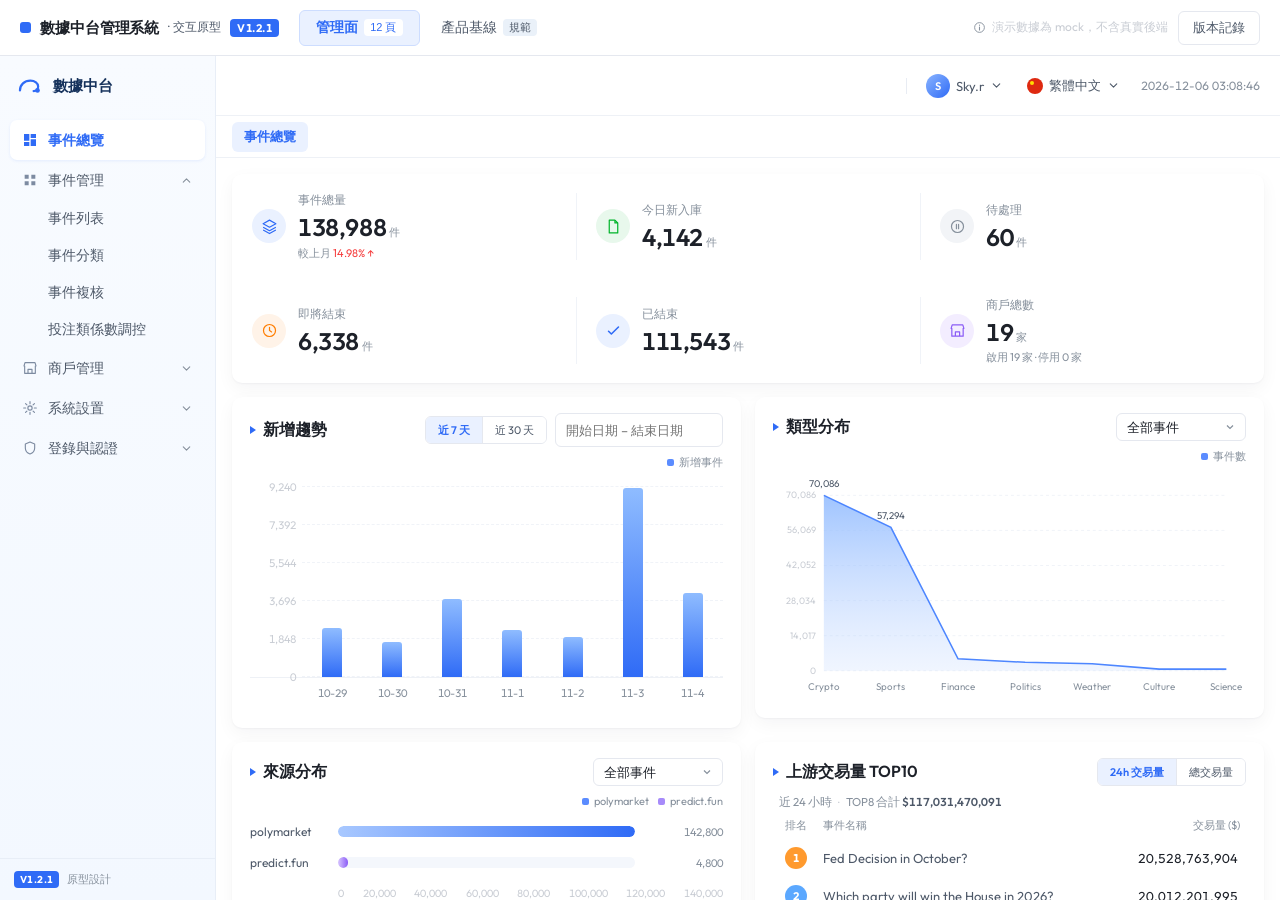
==== index.html @ e4b2c687 "fix(dashboard): 類型分布圖表自適應容器寬度 - 移除固定 viewBox 620x290，改按容器實際寬度繪製，消除兩側留白 - 並排卡片改頂部對齊，來源分布不再被右欄撐高 - 新增 " ====
<!DOCTYPE html>
<!--
  數據中台管理系統 · 交互原型統一入口（框架頁）
  用途：在管理面與產品基線之間切換瀏覽。各頁面為獨立 HTML，也可單獨打開。
  文件對應：dmp.html（管理面）/ rule.html（產品基線）
  原型版本：V1.2.1
-->
<html lang="zh-CN">
<head>
<meta charset="UTF-8">
<meta name="viewport" content="width=device-width, initial-scale=1.0, viewport-fit=cover">
<meta name="color-scheme" content="only light">
<title>數據中台管理系統 · 交互原型 V1.2.1</title>
<link rel="icon" href="data:,">
<link rel="stylesheet" href="_fonts/outfit.css">
<style>
  :root{
    --primary:#2f6bf6; --primary-hover:#1f5ae8; --primary-light:#eaf1ff;
    --bg:#eaf1f9; --card:#ffffff;
    --border:#e5e8ef; --text:#1d2129; --text-sub:#4e5969; --text-disabled:#c9cdd4;
  }
  *{box-sizing:border-box;margin:0;padding:0}
  html,body{height:100%}
  body{
    -webkit-font-smoothing:antialiased;-moz-osx-font-smoothing:grayscale;
    text-rendering:optimizeLegibility;
    font-family:Outfit,"Noto Sans SC","Helvetica Neue",Helvetica,"PingFang SC","Hiragino Sans GB","Microsoft YaHei","微软雅黑",Arial,sans-serif;
    background:var(--bg);color:var(--text);
    display:flex;flex-direction:column;height:100vh;overflow:hidden;
  }
  /* 頂部工具條 */
  header{
    height:56px;flex:0 0 56px;background:var(--card);border-bottom:1px solid var(--border);
    display:flex;align-items:center;gap:20px;padding:0 20px;z-index:10;
  }
  .brand{display:flex;align-items:center;gap:9px;white-space:nowrap}
  .brand .dot{width:11px;height:11px;border-radius:3px;background:var(--primary);flex:0 0 auto}
  .brand .name{font-size:15px;font-weight:600;letter-spacing:-.1px}
  .brand small{font-weight:400;color:var(--text-sub);font-size:12px}
  /* 原型版本徽標：與 rule.html 內的版本記錄同步 */
  .vnum{
    font-weight:700;font-size:11px;background:var(--primary);color:#fff;
    padding:2px 7px;border-radius:4px;letter-spacing:.5px;flex:0 0 auto;
    cursor:pointer;font-variant-numeric:tabular-nums;
  }
  nav{display:flex;gap:4px;flex:1;min-width:0;overflow-x:auto}
  nav::-webkit-scrollbar{height:0}
  .tab{
    padding:8px 16px;border-radius:6px;font-size:14px;color:var(--text-sub);
    cursor:pointer;border:1px solid transparent;background:transparent;transition:all .15s;
    display:flex;align-items:center;gap:6px;white-space:nowrap;flex:0 0 auto;
  }
  .tab:hover{background:var(--bg);color:var(--text)}
  .tab.active{background:var(--primary-light);color:var(--primary);font-weight:600;border-color:#cdddff}
  .tab .badge{
    font-size:11px;padding:1px 6px;border-radius:4px;background:var(--bg);
    color:var(--text-sub);font-weight:500;
  }
  .tab.active .badge{background:#fff;color:var(--primary)}
  .actions{display:flex;align-items:center;gap:10px;flex:0 0 auto}
  .btn{
    padding:7px 14px;border-radius:6px;font-size:13px;cursor:pointer;
    border:1px solid var(--border);background:var(--card);color:var(--text-sub);transition:all .15s;
    font-family:inherit;white-space:nowrap;
  }
  .btn:hover{border-color:var(--primary);color:var(--primary)}
  .hint{font-size:12px;color:var(--text-disabled);display:flex;align-items:center;gap:6px;white-space:nowrap}
  main{flex:1;position:relative;background:var(--bg);min-height:0}
  iframe{width:100%;height:100%;border:0;display:block;background:var(--card)}
  @media (max-width:900px){
    header{gap:12px;padding:0 12px}
    .hint{display:none}
    .brand small{display:none}
  }
  @media (max-width:640px){
    .brand .name{font-size:13px}
    .tab{padding:7px 11px;font-size:13px}
    .actions .btn{display:none}
  }
</style>
</head>
<body>
<header>
  <div class="brand">
    <span class="dot"></span>
    <span class="name">數據中台管理系統</span>
    <small>· 交互原型</small>
    <span class="vnum" id="proto-ver" onclick="jump('rule')" title="點擊查看版本記錄">V1.2.1</span>
  </div>
  <nav id="nav"></nav>
  <div class="actions">
    <span class="hint">
      <svg width="13" height="13" viewBox="0 0 24 24" fill="none"><circle cx="12" cy="12" r="9" stroke="#86909c" stroke-width="1.7"/><path d="M12 11v5.5M12 7.6v.2" stroke="#86909c" stroke-width="2" stroke-linecap="round"/></svg>
      演示數據為 mock，不含真實後端
    </span>
    <button class="btn" onclick="jump('rule')">版本記錄</button>
  </div>
</header>
<main>
  <iframe id="stage" title="原型內容" src="dmp.html"></iframe>
</main>

<script>
/* ==================================================================
   框架頁：在管理面與產品基線之間切換
   ================================================================== */
const VIEWS = [
  { key:'dmp',  label:'管理面',   badge:'12 頁', file:'dmp.html'  },
  { key:'rule', label:'產品基線', badge:'規範',  file:'rule.html' }
];
const VERSION = 'V1.2.1';

let current = 'dmp';

function render(){
  document.getElementById('nav').innerHTML = VIEWS.map(function(v){
    return '<button class="tab'+(v.key===current?' active':'')+'" onclick="jump(\''+v.key+'\')">'+
      v.label+' <span class="badge">'+v.badge+'</span></button>';
  }).join('');
}
function jump(key){
  const v = VIEWS.find(function(x){ return x.key===key; });
  if(!v) return;
  current = key;
  document.getElementById('stage').src = v.file;
  render();
  try{ history.replaceState(null,'','#'+key); }catch(e){}
}

/* 支持 URL 帶 hash 直接進入指定頁 */
(function init(){
  const h = (location.hash||'').replace('#','');
  if(VIEWS.some(function(v){ return v.key===h; })) current = h;
  render();
  document.getElementById('stage').src = VIEWS.find(function(v){ return v.key===current; }).file;
})();
</script>
</body>
</html>
---- _fonts/outfit.css ----
@font-face{font-family:'Outfit';font-style:normal;font-weight:300;font-display:swap;src:url('./Outfit-300.woff2') format('woff2')}
@font-face{font-family:'Outfit';font-style:normal;font-weight:400;font-display:swap;src:url('./Outfit-400.woff2') format('woff2')}
@font-face{font-family:'Outfit';font-style:normal;font-weight:500;font-display:swap;src:url('./Outfit-500.woff2') format('woff2')}
@font-face{font-family:'Outfit';font-style:normal;font-weight:600;font-display:swap;src:url('./Outfit-600.woff2') format('woff2')}
@font-face{font-family:'Outfit';font-style:normal;font-weight:700;font-display:swap;src:url('./Outfit-700.woff2') format('woff2')}
@font-face{font-family:'Outfit';font-style:normal;font-weight:800;font-display:swap;src:url('./Outfit-800.woff2') format('woff2')}
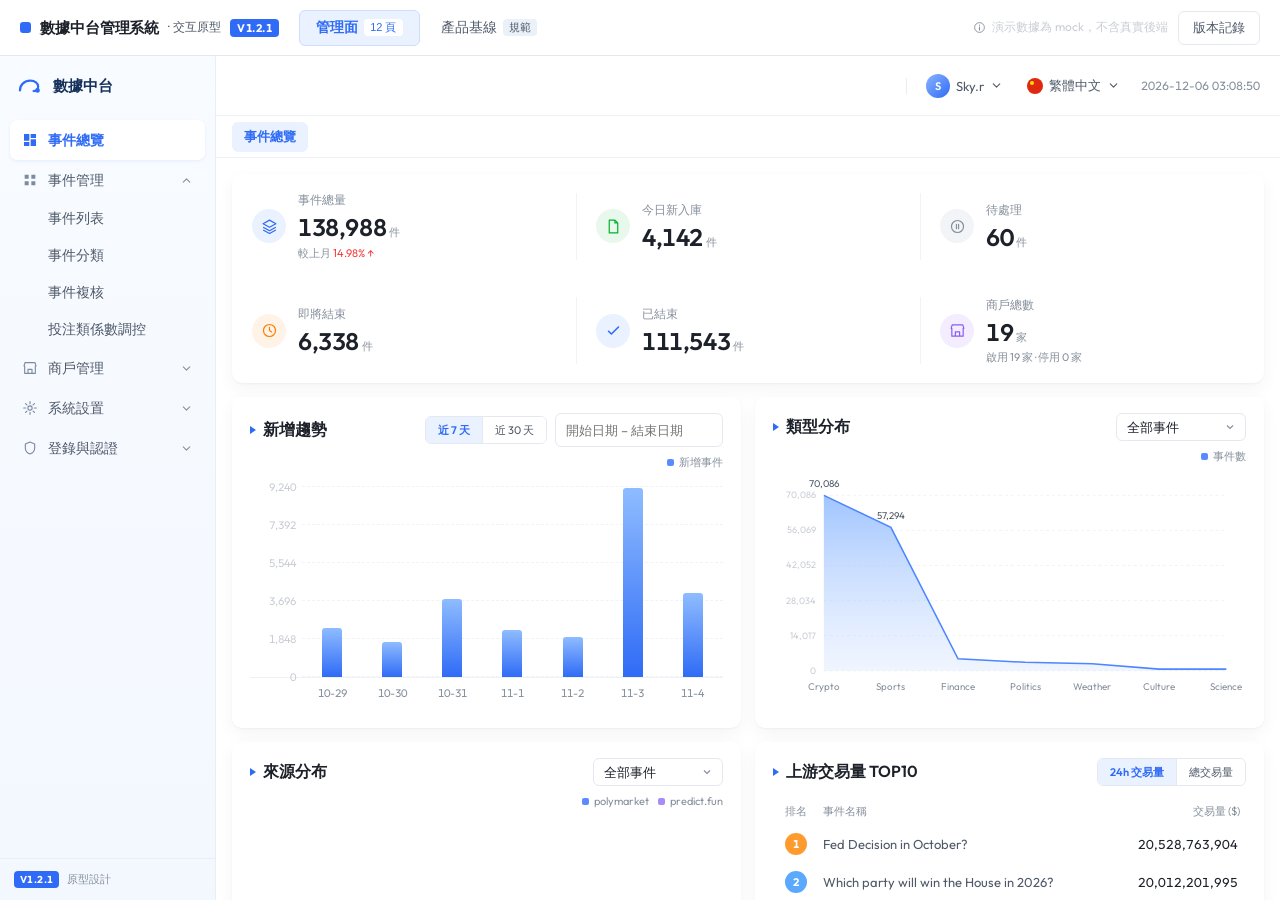
==== commit 8ec85ba3: "style(ui): 對齊基線界面規範並統一子頁樣式 - api-alarm.html、api-detail.html 按基線重做：合併重複 :root、補齊七檔字號、頁頭與篩選欄間距、分頁器樣式 -" ====
--- a/index.html
+++ b/index.html
@@ -43,8 +43,8 @@
     padding:2px 7px;border-radius:4px;letter-spacing:.5px;flex:0 0 auto;
     cursor:pointer;font-variant-numeric:tabular-nums;
   }
-  nav{display:flex;gap:4px;flex:1;min-width:0;overflow-x:auto}
-  nav::-webkit-scrollbar{height:0}
+  nav{display:flex;gap:4px;flex:1;min-width:0;overflow-x:auto;overflow-y:hidden}
+  nav::-webkit-scrollbar{height:0;width:0;display:none}
   .tab{
     padding:8px 16px;border-radius:6px;font-size:14px;color:var(--text-sub);
     cursor:pointer;border:1px solid transparent;background:transparent;transition:all .15s;
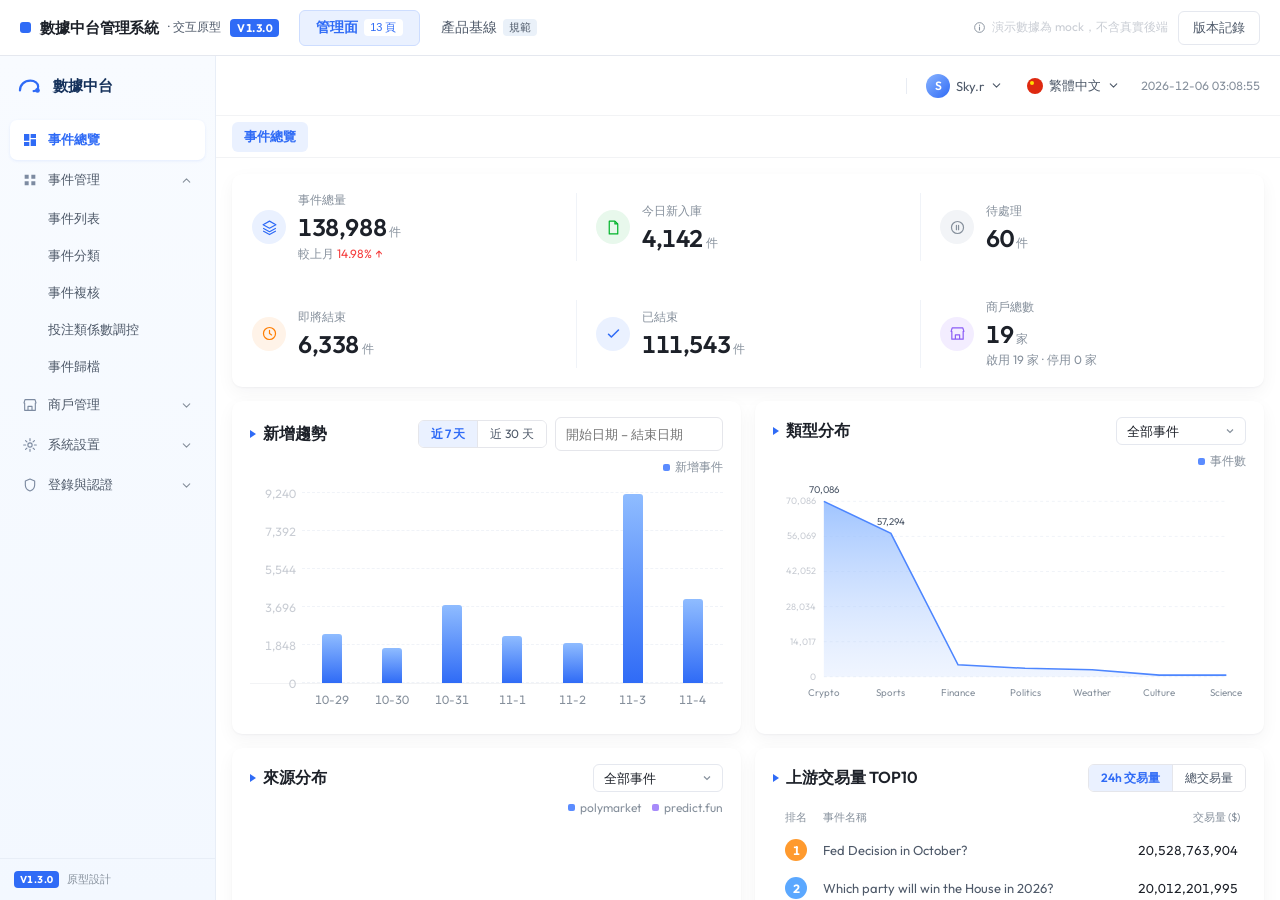
==== commit b1d7ef88: "feat(event-archive): 合併事件歸檔特性並升版 V1.3.0" ====
--- a/index.html
+++ b/index.html
@@ -3,14 +3,14 @@
   數據中台管理系統 · 交互原型統一入口（框架頁）
   用途：在管理面與產品基線之間切換瀏覽。各頁面為獨立 HTML，也可單獨打開。
   文件對應：dmp.html（管理面）/ rule.html（產品基線）
-  原型版本：V1.2.1
+  原型版本：V1.3.0
 -->
 <html lang="zh-CN">
 <head>
 <meta charset="UTF-8">
 <meta name="viewport" content="width=device-width, initial-scale=1.0, viewport-fit=cover">
 <meta name="color-scheme" content="only light">
-<title>數據中台管理系統 · 交互原型 V1.2.1</title>
+<title>數據中台管理系統 · 交互原型 V1.3.0</title>
 <link rel="icon" href="data:,">
 <link rel="stylesheet" href="_fonts/outfit.css">
 <style>
@@ -85,7 +85,7 @@
     <span class="dot"></span>
     <span class="name">數據中台管理系統</span>
     <small>· 交互原型</small>
-    <span class="vnum" id="proto-ver" onclick="jump('rule')" title="點擊查看版本記錄">V1.2.1</span>
+    <span class="vnum" id="proto-ver" onclick="jump('rule')" title="點擊查看版本記錄">V1.3.0</span>
   </div>
   <nav id="nav"></nav>
   <div class="actions">
@@ -105,10 +105,10 @@
    框架頁：在管理面與產品基線之間切換
    ================================================================== */
 const VIEWS = [
-  { key:'dmp',  label:'管理面',   badge:'12 頁', file:'dmp.html'  },
+  { key:'dmp',  label:'管理面',   badge:'13 頁', file:'dmp.html'  },
   { key:'rule', label:'產品基線', badge:'規範',  file:'rule.html' }
 ];
-const VERSION = 'V1.2.1';
+const VERSION = 'V1.3.0';
 
 let current = 'dmp';
 
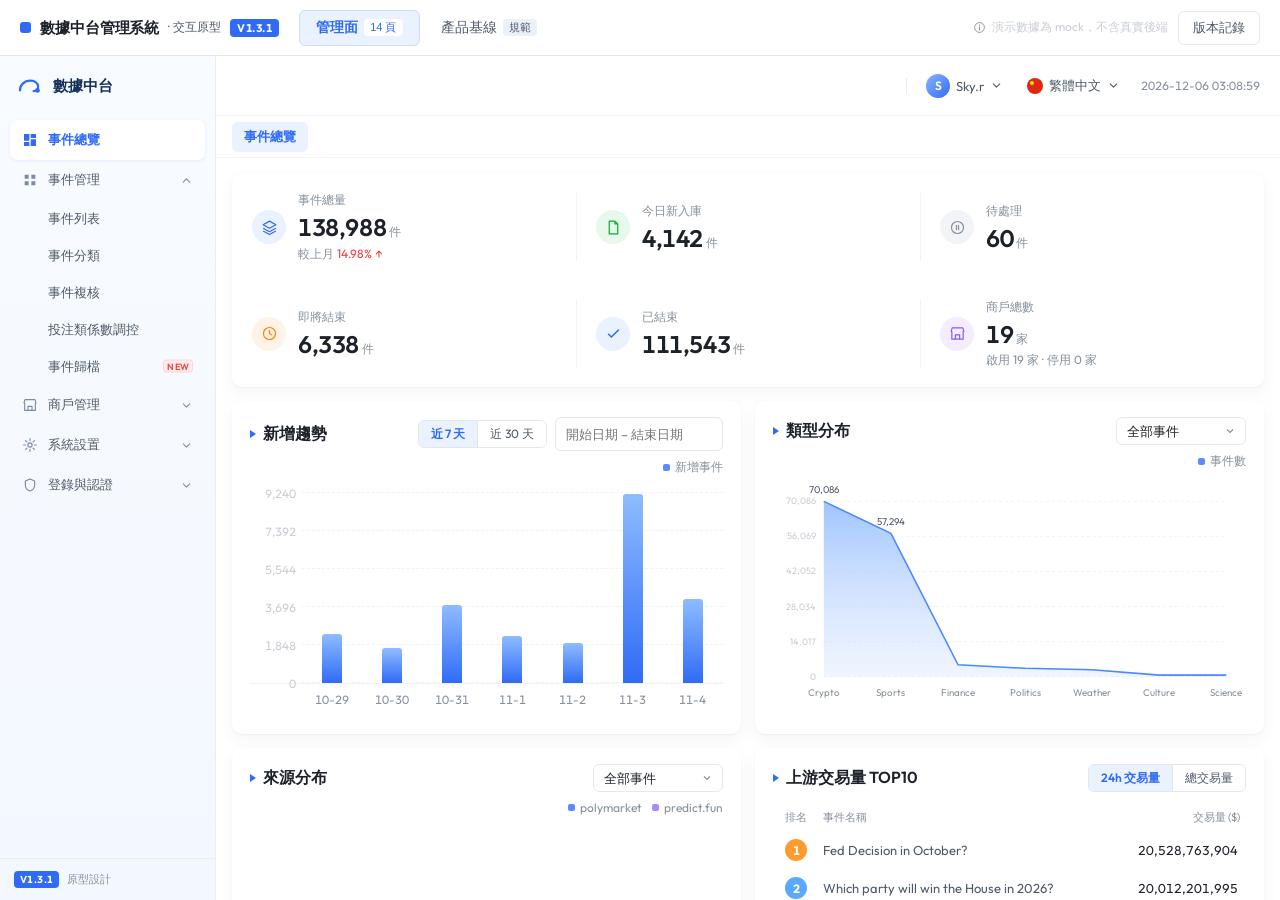
==== commit 6e8d1045: "fix(event-detail): 修復三處事件詳情跳轉並升版 V1.3.1 事件列表、投注類係數調控、事件歸檔三處「詳情」摘要彈窗的主按鈕 由「前往事件列表」改為「進入詳情」，跳轉獨立事件詳情頁 " ====
--- a/index.html
+++ b/index.html
@@ -3,14 +3,14 @@
   數據中台管理系統 · 交互原型統一入口（框架頁）
   用途：在管理面與產品基線之間切換瀏覽。各頁面為獨立 HTML，也可單獨打開。
   文件對應：dmp.html（管理面）/ rule.html（產品基線）
-  原型版本：V1.3.0
+  原型版本：V1.3.1
 -->
 <html lang="zh-CN">
 <head>
 <meta charset="UTF-8">
 <meta name="viewport" content="width=device-width, initial-scale=1.0, viewport-fit=cover">
 <meta name="color-scheme" content="only light">
-<title>數據中台管理系統 · 交互原型 V1.3.0</title>
+<title>數據中台管理系統 · 交互原型 V1.3.1</title>
 <link rel="icon" href="data:,">
 <link rel="stylesheet" href="_fonts/outfit.css">
 <style>
@@ -85,7 +85,7 @@
     <span class="dot"></span>
     <span class="name">數據中台管理系統</span>
     <small>· 交互原型</small>
-    <span class="vnum" id="proto-ver" onclick="jump('rule')" title="點擊查看版本記錄">V1.3.0</span>
+    <span class="vnum" id="proto-ver" onclick="jump('rule')" title="點擊查看版本記錄">V1.3.1</span>
   </div>
   <nav id="nav"></nav>
   <div class="actions">
@@ -105,10 +105,10 @@
    框架頁：在管理面與產品基線之間切換
    ================================================================== */
 const VIEWS = [
-  { key:'dmp',  label:'管理面',   badge:'13 頁', file:'dmp.html'  },
+  { key:'dmp',  label:'管理面',   badge:'14 頁', file:'dmp.html'  },
   { key:'rule', label:'產品基線', badge:'規範',  file:'rule.html' }
 ];
-const VERSION = 'V1.3.0';
+const VERSION = 'V1.3.1';
 
 let current = 'dmp';
 
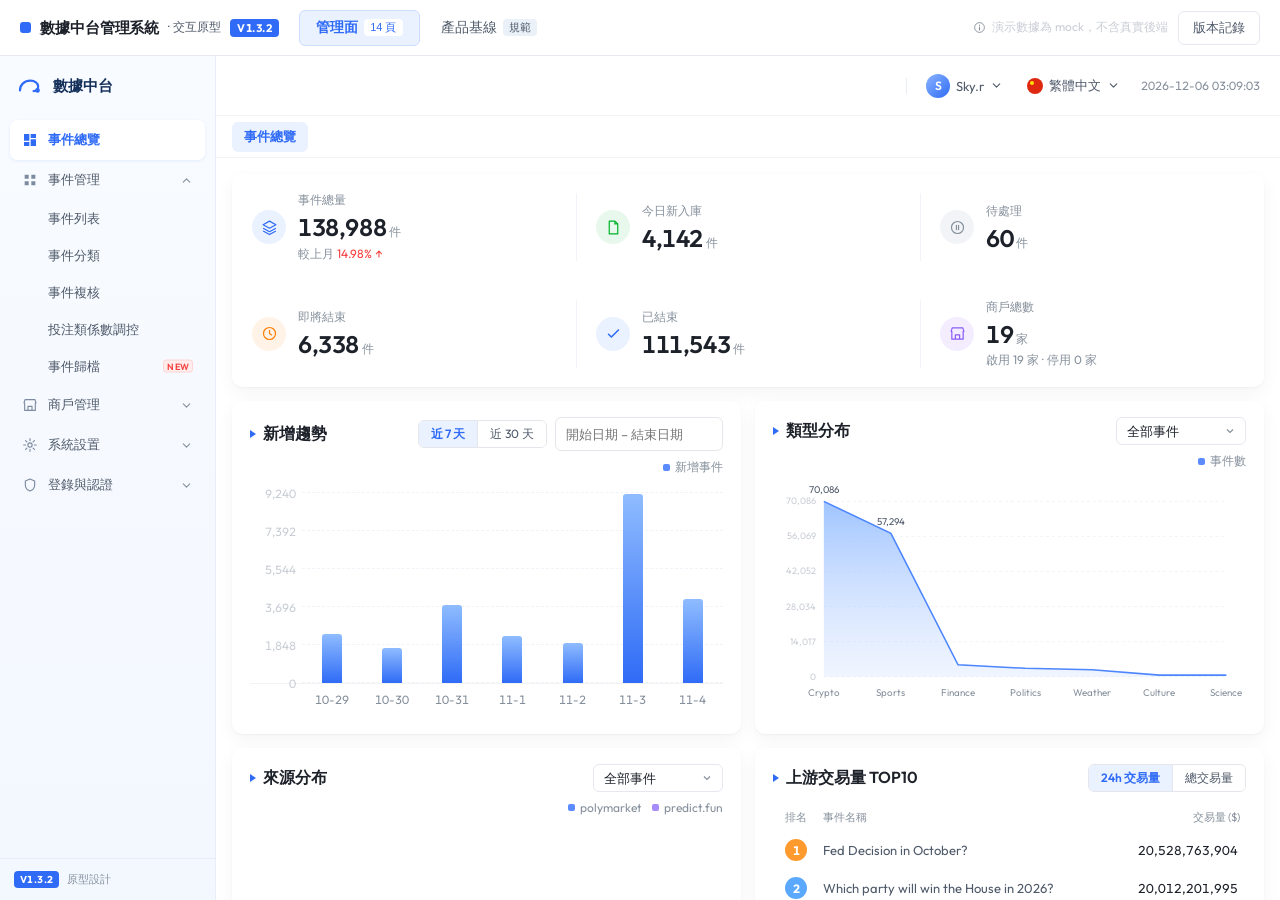
==== commit 33a8b598: "feat: 合併上游 V1.3.1 事件詳情與本地分類排序權重／關聯標籤，收口 V1.3.2 按基線 1.1 協作版本衝突規則：上游 6e8d104 已佔 V1.3.1 與 R-42，本地順延為 V1" ====
--- a/index.html
+++ b/index.html
@@ -3,14 +3,14 @@
   數據中台管理系統 · 交互原型統一入口（框架頁）
   用途：在管理面與產品基線之間切換瀏覽。各頁面為獨立 HTML，也可單獨打開。
   文件對應：dmp.html（管理面）/ rule.html（產品基線）
-  原型版本：V1.3.1
+  原型版本：V1.3.2
 -->
 <html lang="zh-CN">
 <head>
 <meta charset="UTF-8">
 <meta name="viewport" content="width=device-width, initial-scale=1.0, viewport-fit=cover">
 <meta name="color-scheme" content="only light">
-<title>數據中台管理系統 · 交互原型 V1.3.1</title>
+<title>數據中台管理系統 · 交互原型 V1.3.2</title>
 <link rel="icon" href="data:,">
 <link rel="stylesheet" href="_fonts/outfit.css">
 <style>
@@ -85,7 +85,7 @@
     <span class="dot"></span>
     <span class="name">數據中台管理系統</span>
     <small>· 交互原型</small>
-    <span class="vnum" id="proto-ver" onclick="jump('rule')" title="點擊查看版本記錄">V1.3.1</span>
+    <span class="vnum" id="proto-ver" onclick="jump('rule')" title="點擊查看版本記錄">V1.3.2</span>
   </div>
   <nav id="nav"></nav>
   <div class="actions">
@@ -108,7 +108,7 @@
   { key:'dmp',  label:'管理面',   badge:'14 頁', file:'dmp.html'  },
   { key:'rule', label:'產品基線', badge:'規範',  file:'rule.html' }
 ];
-const VERSION = 'V1.3.1';
+const VERSION = 'V1.3.2';
 
 let current = 'dmp';
 
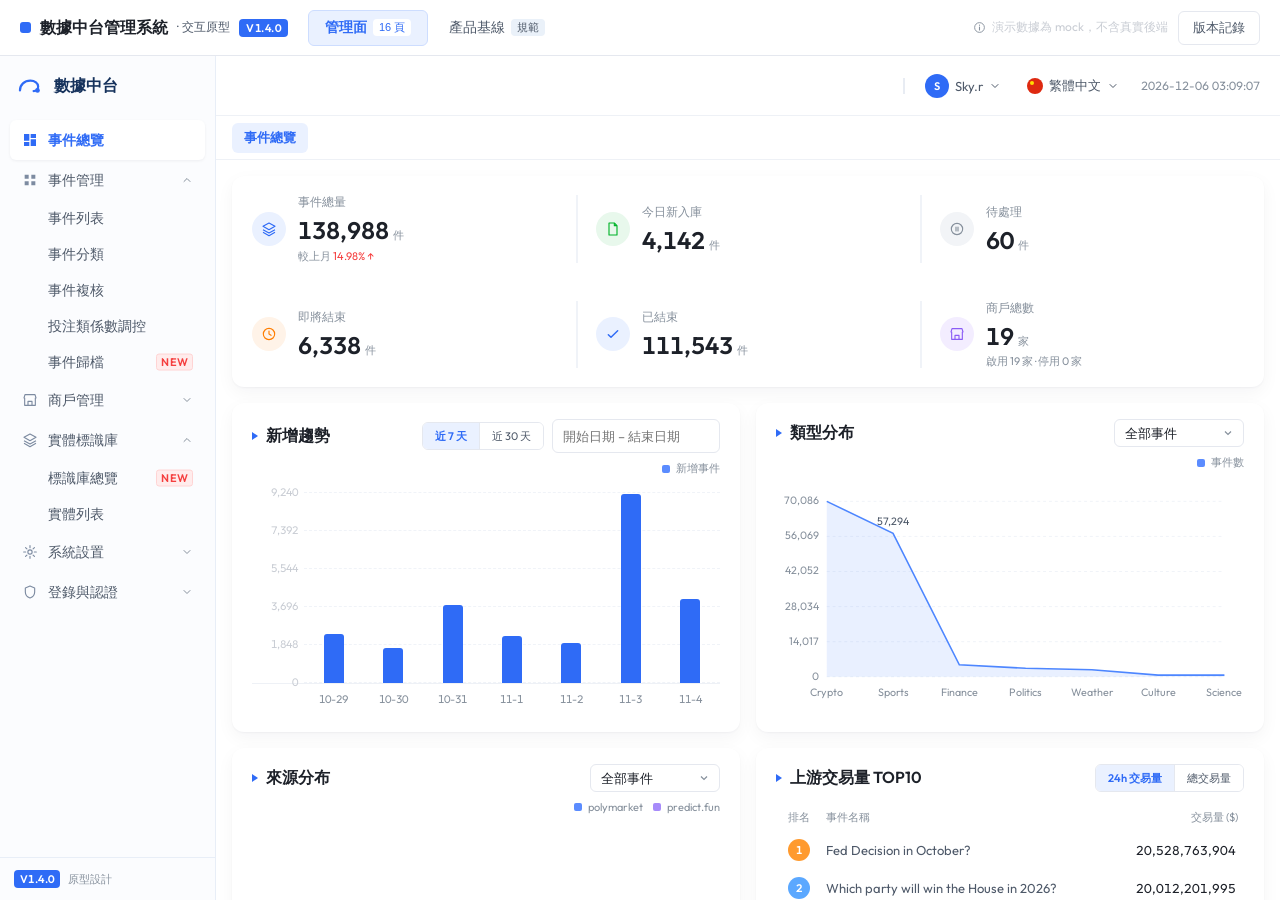
==== commit 2e9fe3a4: "feat: 合併實體標識庫原型與樣式基線收口，按源平台補齊列表列結構，收口 V1.4.0 - 新增實體標識庫分組與「標識庫總覽 / 實體列表」兩頁，載入 assets/entity.js；實體列表按 " ====
--- a/index.html
+++ b/index.html
@@ -3,21 +3,30 @@
   數據中台管理系統 · 交互原型統一入口（框架頁）
   用途：在管理面與產品基線之間切換瀏覽。各頁面為獨立 HTML，也可單獨打開。
   文件對應：dmp.html（管理面）/ rule.html（產品基線）
-  原型版本：V1.3.2
+  原型版本：V1.4.0
 -->
 <html lang="zh-CN">
 <head>
 <meta charset="UTF-8">
 <meta name="viewport" content="width=device-width, initial-scale=1.0, viewport-fit=cover">
 <meta name="color-scheme" content="only light">
-<title>數據中台管理系統 · 交互原型 V1.3.2</title>
+<title>數據中台管理系統 · 交互原型 V1.4.0</title>
 <link rel="icon" href="data:,">
 <link rel="stylesheet" href="_fonts/outfit.css">
 <style>
   :root{
     --primary:#2f6bf6; --primary-hover:#1f5ae8; --primary-light:#eaf1ff;
     --bg:#eaf1f9; --card:#ffffff;
-    --border:#e5e8ef; --text:#1d2129; --text-sub:#4e5969; --text-disabled:#c9cdd4;
+    --border:#e5e8ef; --border-light:#eef1f6;
+    --border-accent:#cdddff; --border-chip:#dbe4f2; --border-info:#dbe6fb;
+    --text:#1d2129; --text-sub:#4e5969; --text-disabled:#c9cdd4; --text-help:#86909c;
+    --fs-stat:24px; --fs-page:18px; --fs-block:16px;
+    --fs-body:14px; --fs-table:13px; --fs-help:12px; --fs-tag:11px;
+    --r-sm:4px; --r-md:6px; --r-lg:8px; --r-xl:12px;
+    --ease:cubic-bezier(.2,.7,.3,1);
+    --motion:140ms var(--ease); --motion-slow:200ms var(--ease);
+    --motion-ui:background var(--motion),color var(--motion),border-color var(--motion),box-shadow var(--motion);
+    --bg-soft:#f7f9fc; --bg-hover:#f2f5fa; --line-soft:#f0f3f8;
   }
   *{box-sizing:border-box;margin:0;padding:0}
   html,body{height:100%}
@@ -35,11 +44,11 @@
   }
   .brand{display:flex;align-items:center;gap:9px;white-space:nowrap}
   .brand .dot{width:11px;height:11px;border-radius:3px;background:var(--primary);flex:0 0 auto}
-  .brand .name{font-size:15px;font-weight:600;letter-spacing:-.1px}
+  .brand .name{font-size:var(--fs-block);font-weight:600}
   .brand small{font-weight:400;color:var(--text-sub);font-size:12px}
   /* 原型版本徽標：與 rule.html 內的版本記錄同步 */
   .vnum{
-    font-weight:700;font-size:11px;background:var(--primary);color:#fff;
+    font-weight:600;font-size:11px;background:var(--primary);color:#fff;
     padding:2px 7px;border-radius:4px;letter-spacing:.5px;flex:0 0 auto;
     cursor:pointer;font-variant-numeric:tabular-nums;
   }
@@ -47,11 +56,11 @@
   nav::-webkit-scrollbar{height:0;width:0;display:none}
   .tab{
     padding:8px 16px;border-radius:6px;font-size:14px;color:var(--text-sub);
-    cursor:pointer;border:1px solid transparent;background:transparent;transition:all .15s;
+    cursor:pointer;border:1px solid transparent;background:transparent;transition:background .15s var(--ease),color .15s var(--ease),border-color .15s var(--ease);
     display:flex;align-items:center;gap:6px;white-space:nowrap;flex:0 0 auto;
   }
   .tab:hover{background:var(--bg);color:var(--text)}
-  .tab.active{background:var(--primary-light);color:var(--primary);font-weight:600;border-color:#cdddff}
+  .tab.active{background:var(--primary-light);color:var(--primary);font-weight:600;border-color:var(--border-accent)}
   .tab .badge{
     font-size:11px;padding:1px 6px;border-radius:4px;background:var(--bg);
     color:var(--text-sub);font-weight:500;
@@ -60,7 +69,7 @@
   .actions{display:flex;align-items:center;gap:10px;flex:0 0 auto}
   .btn{
     padding:7px 14px;border-radius:6px;font-size:13px;cursor:pointer;
-    border:1px solid var(--border);background:var(--card);color:var(--text-sub);transition:all .15s;
+    border:1px solid var(--border);background:var(--card);color:var(--text-sub);transition:background .15s var(--ease),color .15s var(--ease),border-color .15s var(--ease);
     font-family:inherit;white-space:nowrap;
   }
   .btn:hover{border-color:var(--primary);color:var(--primary)}
@@ -85,7 +94,7 @@
     <span class="dot"></span>
     <span class="name">數據中台管理系統</span>
     <small>· 交互原型</small>
-    <span class="vnum" id="proto-ver" onclick="jump('rule')" title="點擊查看版本記錄">V1.3.2</span>
+    <span class="vnum" id="proto-ver" onclick="jump('rule')" title="點擊查看版本記錄">V1.4.0</span>
   </div>
   <nav id="nav"></nav>
   <div class="actions">
@@ -105,10 +114,10 @@
    框架頁：在管理面與產品基線之間切換
    ================================================================== */
 const VIEWS = [
-  { key:'dmp',  label:'管理面',   badge:'14 頁', file:'dmp.html'  },
+  { key:'dmp',  label:'管理面',   badge:'16 頁', file:'dmp.html'  },
   { key:'rule', label:'產品基線', badge:'規範',  file:'rule.html' }
 ];
-const VERSION = 'V1.3.2';
+const VERSION = 'V1.4.0';
 
 let current = 'dmp';
 
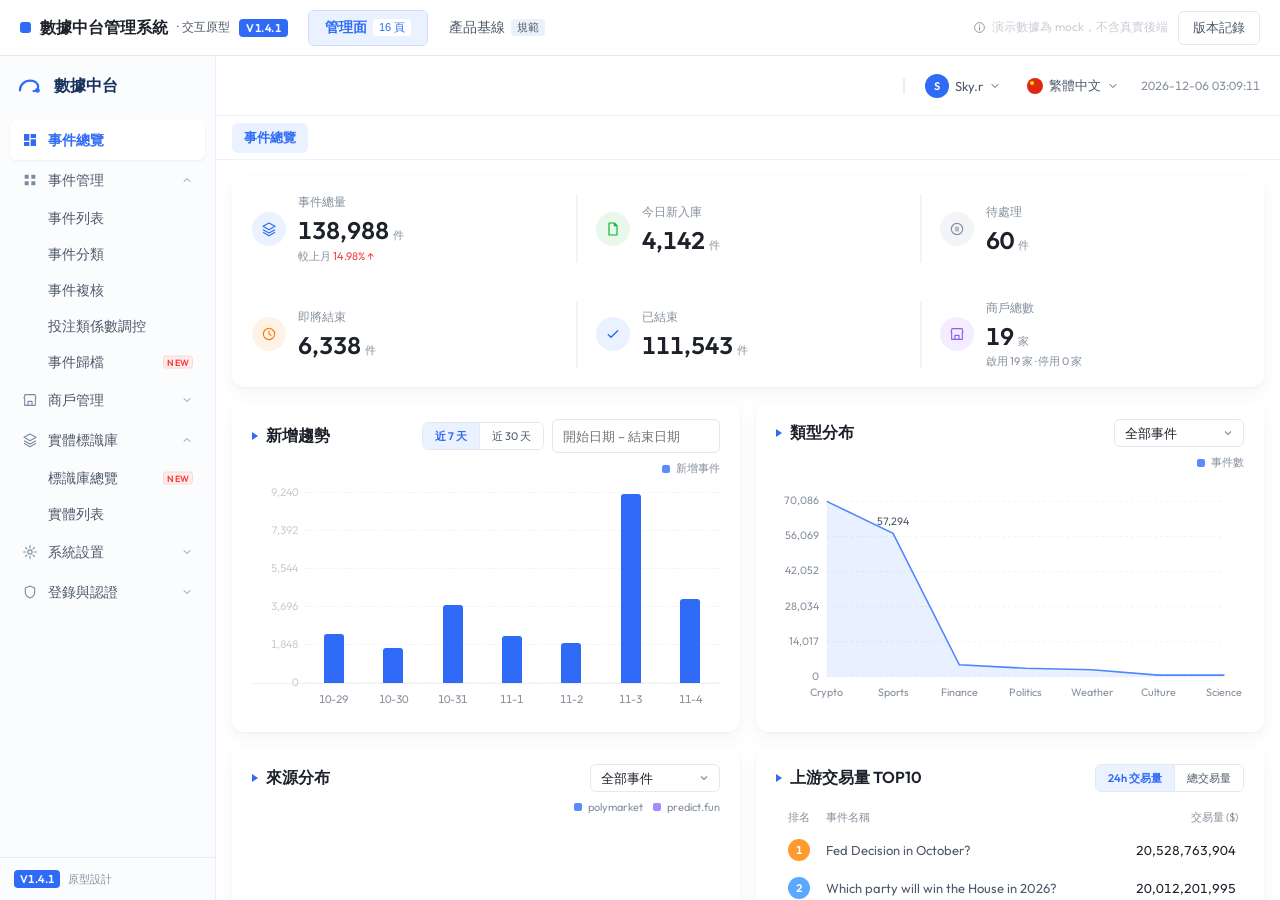
==== commit 56cd1ecf: "fix: 修正側欄 NEW 微標尺寸，事件歸檔按源平台列結構改造並補篩選，收口 V1.4.1 - 側欄 NEW 微標由 11px 恢復 9px（V1.4.0 字號收口時被誤推至 11px）；字號紀律補" ====
--- a/index.html
+++ b/index.html
@@ -3,14 +3,14 @@
   數據中台管理系統 · 交互原型統一入口（框架頁）
   用途：在管理面與產品基線之間切換瀏覽。各頁面為獨立 HTML，也可單獨打開。
   文件對應：dmp.html（管理面）/ rule.html（產品基線）
-  原型版本：V1.4.0
+  原型版本：V1.4.1
 -->
 <html lang="zh-CN">
 <head>
 <meta charset="UTF-8">
 <meta name="viewport" content="width=device-width, initial-scale=1.0, viewport-fit=cover">
 <meta name="color-scheme" content="only light">
-<title>數據中台管理系統 · 交互原型 V1.4.0</title>
+<title>數據中台管理系統 · 交互原型 V1.4.1</title>
 <link rel="icon" href="data:,">
 <link rel="stylesheet" href="_fonts/outfit.css">
 <style>
@@ -94,7 +94,7 @@
     <span class="dot"></span>
     <span class="name">數據中台管理系統</span>
     <small>· 交互原型</small>
-    <span class="vnum" id="proto-ver" onclick="jump('rule')" title="點擊查看版本記錄">V1.4.0</span>
+    <span class="vnum" id="proto-ver" onclick="jump('rule')" title="點擊查看版本記錄">V1.4.1</span>
   </div>
   <nav id="nav"></nav>
   <div class="actions">
@@ -117,7 +117,7 @@
   { key:'dmp',  label:'管理面',   badge:'16 頁', file:'dmp.html'  },
   { key:'rule', label:'產品基線', badge:'規範',  file:'rule.html' }
 ];
-const VERSION = 'V1.4.0';
+const VERSION = 'V1.4.1';
 
 let current = 'dmp';
 
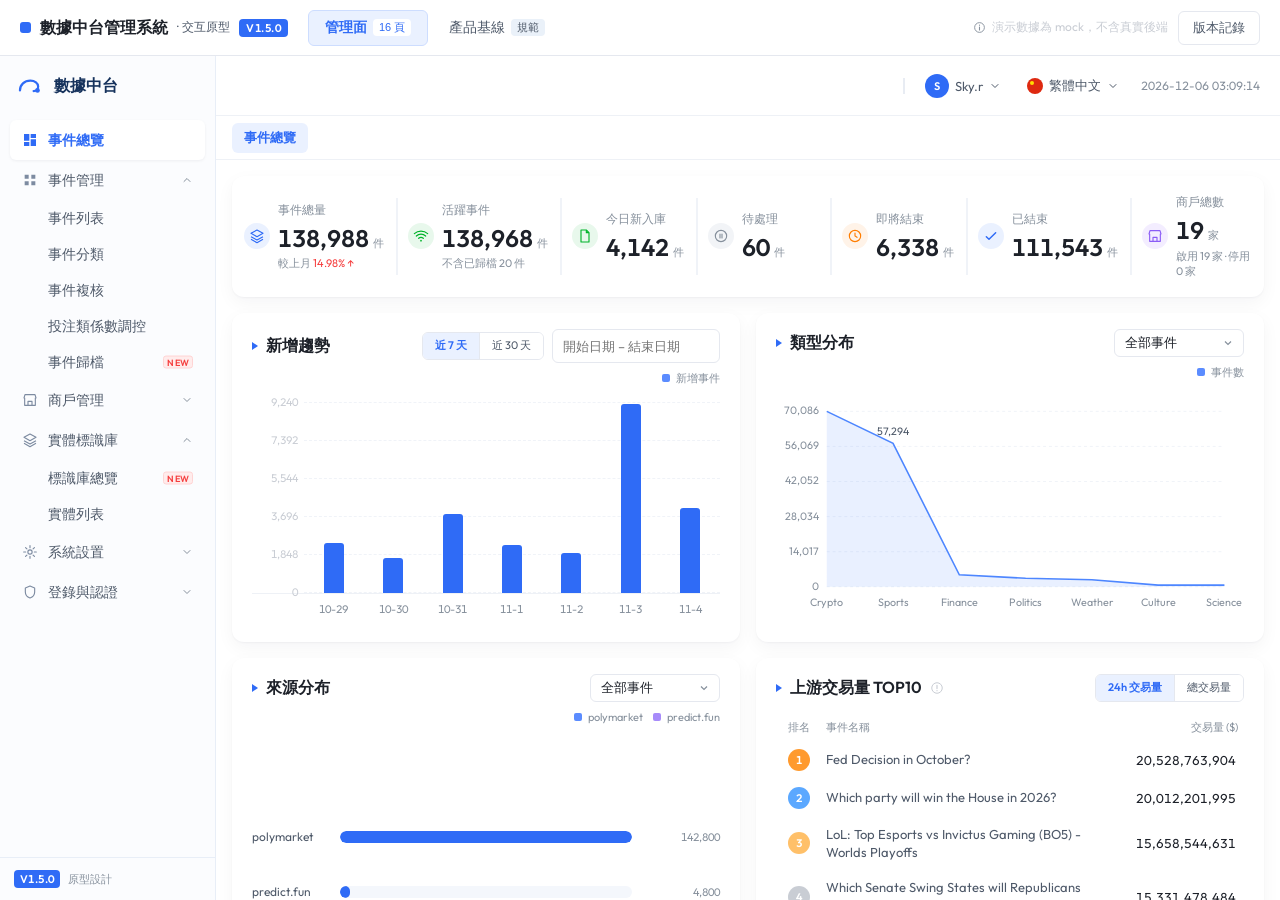
==== commit e386b2f7: "feat(dashboard): 事件總覽新增活躍事件指標卡，指標卡改單行 7 列，類型與來源分布補活躍口徑切換，TOP10 加口徑提示，收口 V1.5.0" ====
--- a/index.html
+++ b/index.html
@@ -3,14 +3,14 @@
   數據中台管理系統 · 交互原型統一入口（框架頁）
   用途：在管理面與產品基線之間切換瀏覽。各頁面為獨立 HTML，也可單獨打開。
   文件對應：dmp.html（管理面）/ rule.html（產品基線）
-  原型版本：V1.4.1
+  原型版本：V1.5.0
 -->
 <html lang="zh-CN">
 <head>
 <meta charset="UTF-8">
 <meta name="viewport" content="width=device-width, initial-scale=1.0, viewport-fit=cover">
 <meta name="color-scheme" content="only light">
-<title>數據中台管理系統 · 交互原型 V1.4.1</title>
+<title>數據中台管理系統 · 交互原型 V1.5.0</title>
 <link rel="icon" href="data:,">
 <link rel="stylesheet" href="_fonts/outfit.css">
 <style>
@@ -94,7 +94,7 @@
     <span class="dot"></span>
     <span class="name">數據中台管理系統</span>
     <small>· 交互原型</small>
-    <span class="vnum" id="proto-ver" onclick="jump('rule')" title="點擊查看版本記錄">V1.4.1</span>
+    <span class="vnum" id="proto-ver" onclick="jump('rule')" title="點擊查看版本記錄">V1.5.0</span>
   </div>
   <nav id="nav"></nav>
   <div class="actions">
@@ -117,7 +117,7 @@
   { key:'dmp',  label:'管理面',   badge:'16 頁', file:'dmp.html'  },
   { key:'rule', label:'產品基線', badge:'規範',  file:'rule.html' }
 ];
-const VERSION = 'V1.4.1';
+const VERSION = 'V1.5.0';
 
 let current = 'dmp';
 
